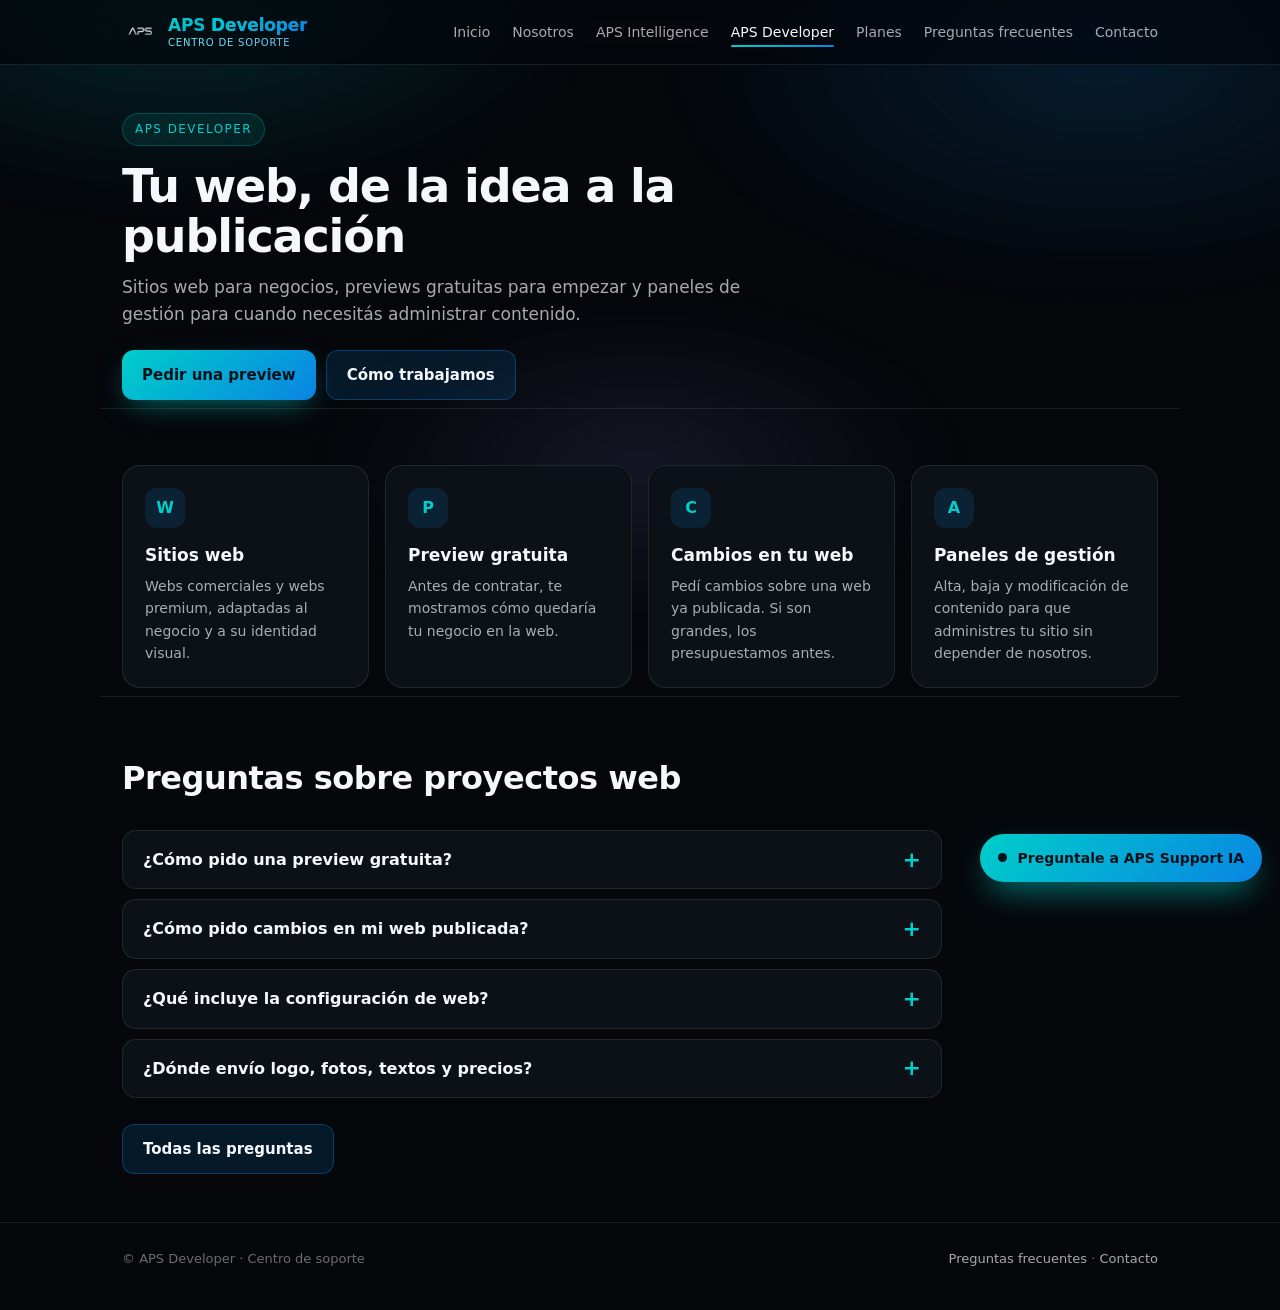
==== aps-developer.html @ a18306e7 "feat: páginas separadas en lugar de secciones en una sola landing - Páginas: inicio, nosotros, APS I" ====
<!doctype html>
<html lang="es">
<head>
<meta charset="utf-8" />
<meta name="viewport" content="width=device-width, initial-scale=1" />
<title>APS Developer | APS Developer</title>
<meta name="description" content="APS Developer: sitios web, previews gratuitas, cambios en tu web y paneles de gestión." />
<meta name="theme-color" content="#05070b" />
<link rel="icon" href="assets/aps-developer-con-fondo.jpg" />
<link rel="apple-touch-icon" href="assets/aps-developer-con-fondo.jpg" />
<link rel="stylesheet" href="styles.css" />
</head>
<body>

<a class="skip" href="#main">Saltar al contenido</a>
<div class="bg-glow" aria-hidden="true"></div>
<div class="scroll-bar" aria-hidden="true"><span id="scroll-progress"></span></div>

<header class="site-header">
  <div class="wrap nav">
    <a class="brand" href="index.html">
      <img class="brand-logo" src="assets/aps-developer-sin-fondo.png" alt="APS Developer" width="36" height="36" />
      <span class="brand-text">APS <span>Developer</span><small>Centro de soporte</small></span>
    </a>
    <nav class="nav-links" aria-label="Principal">
      <a href="index.html">Inicio</a>
      <a href="nosotros.html">Nosotros</a>
      <a href="aps-intelligence.html">APS Intelligence</a>
      <a href="aps-developer.html" class="is-current" aria-current="page">APS Developer</a>
      <a href="planes.html">Planes</a>
      <a href="preguntas-frecuentes.html">Preguntas frecuentes</a>
      <a href="contacto.html">Contacto</a>
    </nav>
  </div>
</header>

<main id="main">

<section class="wrap page-hero reveal">
  <span class="eyebrow">APS Developer</span>
  <h1>Tu web, de la idea a la publicación</h1>
  <p class="lead">Sitios web para negocios, previews gratuitas para empezar y paneles de gestión para cuando necesitás administrar contenido.</p>
  <div class="channels"><a class="btn btn-primary" href="contacto.html">Pedir una preview</a><a class="btn btn-ghost" href="nosotros.html">Cómo trabajamos</a></div>
</section>

<section class="wrap">
  <div class="cards">
    <div class="card reveal"><div class="ico">W</div><h3>Sitios web</h3><p>Webs comerciales y webs premium, adaptadas al negocio y a su identidad visual.</p></div>
    <div class="card reveal"><div class="ico">P</div><h3>Preview gratuita</h3><p>Antes de contratar, te mostramos cómo quedaría tu negocio en la web.</p></div>
    <div class="card reveal"><div class="ico">C</div><h3>Cambios en tu web</h3><p>Pedí cambios sobre una web ya publicada. Si son grandes, los presupuestamos antes.</p></div>
    <div class="card reveal"><div class="ico">A</div><h3>Paneles de gestión</h3><p>Alta, baja y modificación de contenido para que administres tu sitio sin depender de nosotros.</p></div>
  </div>
</section>

<section class="wrap">
  <div class="section-head reveal"><h2>Preguntas sobre proyectos web</h2></div>
  <div class="faq">
      <details data-product="dev">
        <summary>¿Cómo pido una preview gratuita?</summary>
        <p>Escribinos por WhatsApp o usá el formulario de contacto con el nombre de tu negocio, tu rubro y, si tenés, tu Instagram.</p>
      </details>
      <details data-product="dev">
        <summary>¿Cómo pido cambios en mi web publicada?</summary>
        <p>Indicá qué querés cambiar, en qué página y con qué ejemplo si lo tenés. Si el cambio es grande, lo presupuestamos antes.</p>
      </details>
      <details data-product="dev">
        <summary>¿Qué incluye la configuración de web?</summary>
        <p>Depende del proyecto. Podés armar la configuración con el formulario de relevamiento y recibir una propuesta.</p>
      </details>
      <details data-product="dev">
        <summary>¿Dónde envío logo, fotos, textos y precios?</summary>
        <p>Por WhatsApp o por correo a apsdeveloper.arg@gmail.com, indicando el nombre de tu negocio en el asunto.</p>
      </details>
  </div>
  <p class="cta-row"><a class="btn btn-ghost" href="preguntas-frecuentes.html">Todas las preguntas</a></p>
</section>

</main>

<footer class="site-footer">
  <div class="wrap foot">
    <span>© APS Developer · Centro de soporte</span>
    <span><a href="preguntas-frecuentes.html">Preguntas frecuentes</a> · <a href="contacto.html">Contacto</a></span>
  </div>
</footer>

<button id="chat-launcher" class="chat-launcher" type="button" aria-expanded="false" aria-controls="chat-panel">
  <span class="chat-launcher-dot" aria-hidden="true"></span>
  Preguntale a APS Support IA
</button>
<div id="chat-panel" class="chat-panel" role="dialog" aria-label="Asistente de soporte" hidden>
  <header class="chat-head">
    <div>
      <strong>APS Support IA</strong>
      <small>Respuestas rápidas · te derivamos si no sé</small>
    </div>
    <button class="chat-close" type="button" aria-label="Cerrar asistente">×</button>
  </header>
  <div class="chat-log" aria-live="polite"></div>
  <form class="chat-form">
    <input class="chat-input" type="text" maxlength="600" placeholder="Escribí tu consulta…" aria-label="Escribí tu consulta" autocomplete="off" required />
    <button class="chat-send btn btn-primary" type="submit">Enviar</button>
  </form>
</div>

<script src="script.js"></script>
<script src="chat-widget.js"></script>
</body>
</html>
---- styles.css ----
/* ==========================================================================
   Centro de soporte · APS Developer
   Colores de APS Intelligence (cian / azul / lavanda)
   APS Developer domina la estructura, el encabezado y las acciones.
   ========================================================================== */

:root {
  --bg: #05070b;
  --surface: #0c1118;
  --surface-2: #111a24;
  --border: rgba(255, 255, 255, 0.09);
  --text: #f5f7fa;
  --text-2: rgba(245, 247, 250, 0.68);
  --text-3: rgba(245, 247, 250, 0.42);

  /* Acentos de APS Intelligence */
  --ai-cyan: #00cec9;
  --ai-blue: #0984e3;
  --ai-lav: #a29bfe;

  /* Marca principal: APS Developer */
  --dev: #0984e3;
  --dev-soft: rgba(9, 132, 227, 0.14);
  --grad: linear-gradient(135deg, #00cec9 0%, #0984e3 100%);

  --radius: 18px;
  --ease: cubic-bezier(0.2, 0.7, 0.2, 1);
}

@media (prefers-color-scheme: light) {
  :root:not([data-theme="dark"]) {
    /* El sitio es oscuro por diseño; se mantiene la paleta en modo claro del sistema. */
  }
}

* { box-sizing: border-box; margin: 0; padding: 0; }
html { scroll-behavior: smooth; }
body {
  font-family: 'Plus Jakarta Sans', system-ui, -apple-system, 'Segoe UI', Roboto, sans-serif;
  background-color: var(--bg);
  color: var(--text);
  line-height: 1.6;
  min-height: 100vh;
  overflow-x: hidden;
}
a { color: inherit; }
img { max-width: 100%; display: block; }
.wrap { max-width: 1080px; margin: 0 auto; padding: 0 22px; position: relative; z-index: 1; }
.skip {
  position: absolute; left: -9999px; top: 8px; background: var(--ai-cyan); color: #04121a;
  padding: 8px 12px; border-radius: 8px; z-index: 100;
}
.skip:focus { left: 8px; }

/* ---------- Fondo animado y barra de progreso ---------- */
.bg-glow {
  position: fixed; inset: -20% -10% auto -10%; height: 90vh; pointer-events: none; z-index: 0;
  background:
    radial-gradient(40% 40% at 20% 20%, rgba(0, 206, 201, 0.16), transparent 70%),
    radial-gradient(40% 40% at 80% 30%, rgba(9, 132, 227, 0.16), transparent 70%),
    radial-gradient(30% 30% at 50% 80%, rgba(162, 155, 254, 0.10), transparent 70%);
  filter: blur(20px);
  animation: drift 18s ease-in-out infinite alternate;
}
@keyframes drift {
  from { transform: translate3d(0, 0, 0) scale(1); }
  to   { transform: translate3d(3%, 2%, 0) scale(1.06); }
}
.scroll-bar {
  position: fixed; top: 0; left: 0; right: 0; height: 2px; z-index: 20; background: transparent;
}
.scroll-bar span {
  display: block; height: 100%; width: 100%; transform-origin: left; transform: scaleX(0);
  background: var(--grad); box-shadow: 0 0 12px rgba(0, 206, 201, 0.6);
}

/* ---------- Header ---------- */
.site-header {
  position: sticky; top: 0; z-index: 10;
  background: rgba(5, 7, 11, 0.7);
  backdrop-filter: blur(14px) saturate(160%);
  -webkit-backdrop-filter: blur(14px) saturate(160%);
  border-bottom: 1px solid var(--border);
}
.nav { display: flex; align-items: center; justify-content: space-between; height: 64px; gap: 16px; }
.brand { display: flex; align-items: center; gap: 10px; text-decoration: none; font-weight: 800; letter-spacing: -.01em; font-size: 17px; line-height: 1.1; }
.brand-logo { width: 36px; height: 36px; object-fit: contain; }
.brand span { background: var(--grad); -webkit-background-clip: text; background-clip: text; color: transparent; }
.brand small { display: block; font-weight: 500; color: var(--text-3); font-size: 10px; letter-spacing: .08em; text-transform: uppercase; margin-top: 2px; }
.nav-links { display: flex; gap: 22px; font-size: 14px; color: var(--text-2); }
.nav-links a { text-decoration: none; position: relative; transition: color .2s; }
.nav-links a::after {
  content: ''; position: absolute; left: 0; right: 0; bottom: -4px; height: 2px; border-radius: 2px;
  background: var(--grad); transform: scaleX(0); transform-origin: left; transition: transform .3s var(--ease);
}
.nav-links a:hover { color: var(--text); }
.nav-links a:hover::after { transform: scaleX(1); }
@media (max-width: 640px) { .nav-links { display: none; } }

/* ---------- Tipografía y elementos comunes ---------- */
.eyebrow {
  display: inline-block; font-size: 12px; letter-spacing: .12em; text-transform: uppercase;
  color: var(--ai-cyan); background: rgba(0, 206, 201, 0.1);
  border: 1px solid rgba(0, 206, 201, 0.25); padding: 6px 12px; border-radius: 999px;
}
h1 { font-size: clamp(32px, 5.2vw, 56px); line-height: 1.08; margin: 18px 0 16px; font-weight: 800; letter-spacing: -.025em; }
h2 { font-size: clamp(24px, 3vw, 32px); font-weight: 800; letter-spacing: -.015em; }
h3 { font-weight: 800; }
.grad-text { background: var(--grad); -webkit-background-clip: text; background-clip: text; color: transparent; }
.lead { color: var(--text-2); max-width: 580px; font-size: 17px; margin-bottom: 28px; }
.section-head { margin-bottom: 26px; max-width: 640px; }
.section-head p { color: var(--text-2); margin-top: 6px; }
section { padding: 56px 0; }

/* ---------- Hero ---------- */
.hero {
  display: grid; grid-template-columns: 1.1fr 0.9fr; gap: 40px; align-items: center;
  padding-top: 72px; padding-bottom: 40px; min-height: 70vh;
}
@media (max-width: 860px) { .hero { grid-template-columns: 1fr; text-align: left; } .hero-visual { order: -1; } }
.search {
  display: flex; max-width: 560px; background: var(--surface);
  border: 1px solid var(--border); border-radius: 14px; overflow: hidden;
  transition: box-shadow .3s var(--ease), border-color .3s;
}
.search:focus-within { border-color: rgba(0, 206, 201, 0.6); box-shadow: 0 0 0 4px rgba(0, 206, 201, 0.12); }
.search input {
  flex: 1; min-width: 0; background: transparent; border: 0; outline: none; color: var(--text);
  font: inherit; padding: 15px 18px;
}
.search input::placeholder { color: var(--text-3); }

/* Logo 3D que responde al scroll y al puntero */
.hero-visual { display: grid; place-items: center; perspective: 1000px; min-height: 280px; }
.logo-3d {
  position: relative; width: min(300px, 70vw); aspect-ratio: 1; display: grid; place-items: center;
  transform-style: preserve-3d; will-change: transform;
  transform: rotateX(var(--rx, 0deg)) rotateY(var(--ry, 0deg)) translateZ(0);
  transition: transform .15s linear;
}
.logo-3d img {
  width: 78%; height: auto; filter: drop-shadow(0 30px 40px rgba(0, 206, 201, 0.25));
  transform: translateZ(60px);
}
.logo-3d::before {
  content: ''; position: absolute; width: 70%; aspect-ratio: 1; border-radius: 50%;
  background: radial-gradient(circle, rgba(9, 132, 227, 0.35), transparent 65%);
  transform: translateZ(-40px); filter: blur(20px); pointer-events: none;
}

/* ---------- Botones ---------- */
.btn {
  display: inline-flex; align-items: center; justify-content: center; gap: 8px;
  padding: 12px 20px; border-radius: 12px; font: inherit; font-weight: 700; font-size: 15px;
  text-decoration: none; border: 0; cursor: pointer;
  transition: transform .2s var(--ease), filter .2s, box-shadow .3s var(--ease);
}
.btn:hover { transform: translateY(-2px); filter: brightness(1.08); }
.btn:active { transform: translateY(0) scale(.98); }
.btn-primary { background: var(--grad); color: #04121a; box-shadow: 0 10px 30px -10px rgba(0, 206, 201, 0.6); }
.btn-ghost { background: var(--dev-soft); color: var(--text); border: 1px solid rgba(9, 132, 227, 0.35); }
.btn-wa { background: #25d366; color: #04210f; }
.channels { display: flex; gap: 10px; flex-wrap: wrap; margin-top: 18px; }

/* ---------- Tarjetas de producto con tilt 3D ---------- */
.products { display: grid; grid-template-columns: 1fr 1fr; gap: 18px; perspective: 1200px; }
@media (max-width: 760px) { .products { grid-template-columns: 1fr; } }
.product {
  display: block; text-decoration: none; position: relative; overflow: hidden;
  background: var(--surface); border: 1px solid var(--border); border-radius: 22px; padding: 28px;
  transform-style: preserve-3d;
  transition: border-color .3s, box-shadow .4s var(--ease);
  --mx: 50%; --my: 50%;
}
.product::before {
  content: ''; position: absolute; inset: 0; pointer-events: none; opacity: 0; transition: opacity .4s;
  background: radial-gradient(420px circle at var(--mx) var(--my), rgba(0, 206, 201, 0.14), transparent 45%);
}
.product:hover::before { opacity: 1; }
.product.dev { border-color: rgba(9, 132, 227, 0.45); background: linear-gradient(180deg, var(--surface-2), var(--surface)); }
.product.ai:hover { border-color: rgba(0, 206, 201, 0.5); }
.product.dev:hover { box-shadow: 0 30px 60px -20px rgba(9, 132, 227, 0.45); }
.product .tag { font-size: 12px; font-weight: 700; letter-spacing: .08em; text-transform: uppercase; color: var(--text-3); }
.product h3 { font-size: 22px; margin: 8px 0 6px; }
.product p { color: var(--text-2); font-size: 15px; }
.product .go { margin-top: 16px; font-weight: 700; color: var(--ai-cyan); font-size: 14px; transition: letter-spacing .3s var(--ease); }
.product:hover .go { letter-spacing: .02em; }
.tilt { transform: perspective(900px) rotateX(var(--tx, 0deg)) rotateY(var(--ty, 0deg)); transition: transform .25s var(--ease), border-color .3s, box-shadow .4s; }

/* ---------- Pasos ---------- */
.steps { display: grid; grid-template-columns: repeat(3, 1fr); gap: 16px; }
@media (max-width: 860px) { .steps { grid-template-columns: 1fr; } }
.step {
  background: var(--surface); border: 1px solid var(--border); border-radius: var(--radius); padding: 24px;
  transition: transform .35s var(--ease), border-color .3s;
}
.step:hover { transform: translateY(-4px); border-color: rgba(162, 155, 254, 0.4); }
.step-num {
  font-size: 13px; font-weight: 800; letter-spacing: .08em; margin-bottom: 14px;
  background: var(--grad); -webkit-background-clip: text; background-clip: text; color: transparent;
}
.step h3 { font-size: 18px; margin-bottom: 6px; }
.step p { color: var(--text-2); font-size: 15px; }

/* ---------- FAQ ---------- */
.filters { display: flex; flex-wrap: wrap; gap: 8px; margin-bottom: 18px; }
.chip {
  font: inherit; font-size: 14px; font-weight: 600; color: var(--text-2); background: var(--surface);
  border: 1px solid var(--border); border-radius: 999px; padding: 7px 14px; cursor: pointer;
  transition: color .2s, background .3s, transform .2s var(--ease);
}
.chip:hover { transform: translateY(-1px); color: var(--text); }
.chip[aria-pressed="true"] { color: #04121a; background: var(--grad); border-color: transparent; }
.faq { display: grid; gap: 10px; max-width: 820px; }
details {
  background: var(--surface); border: 1px solid var(--border); border-radius: 14px; padding: 16px 20px;
  transition: border-color .3s, background .3s;
}
details[open] { border-color: rgba(9, 132, 227, 0.45); background: var(--surface-2); }
summary { cursor: pointer; font-weight: 700; list-style: none; display: flex; justify-content: space-between; align-items: center; gap: 12px; }
summary::-webkit-details-marker { display: none; }
summary::after {
  content: '+'; color: var(--ai-cyan); font-size: 22px; line-height: 1; transition: transform .35s var(--ease);
}
details[open] summary::after { transform: rotate(45deg); }
details p { color: var(--text-2); margin-top: 10px; font-size: 15px; animation: fadeIn .35s var(--ease); }
@keyframes fadeIn { from { opacity: 0; transform: translateY(-4px); } to { opacity: 1; transform: none; } }
.empty { display: none; color: var(--text-3); padding: 14px 0; }

/* ---------- Planes ---------- */
.plans { display: grid; grid-template-columns: repeat(auto-fit, minmax(210px, 1fr)); gap: 14px; perspective: 1000px; }
.plan {
  background: var(--surface); border: 1px solid var(--border); border-radius: var(--radius); padding: 22px;
  transform-style: preserve-3d;
}
.plan h3 { font-size: 16px; }
.plan .price { font-size: 24px; font-weight: 800; margin: 6px 0 10px; }
.plan .price small { font-size: 13px; color: var(--text-3); font-weight: 500; }
.plan ul { list-style: none; color: var(--text-2); font-size: 14px; }
.plan li { padding: 3px 0; }
.plan li::before { content: '✓ '; color: var(--ai-cyan); }
.plan.featured {
  border-color: rgba(0, 206, 201, 0.5);
  background: linear-gradient(180deg, var(--surface-2), var(--surface));
  box-shadow: 0 0 0 1px rgba(0, 206, 201, 0.15), 0 30px 60px -30px rgba(0, 206, 201, 0.4);
}

/* ---------- Contacto ---------- */
.contact {
  background: var(--surface); border: 1px solid var(--border); border-radius: 24px; padding: 34px;
  display: grid; grid-template-columns: 1.1fr 1fr; gap: 30px; align-items: start;
}
@media (max-width: 760px) { .contact { grid-template-columns: 1fr; padding: 24px; } }
.contact h2 { font-size: 24px; margin-bottom: 8px; }
.contact p { color: var(--text-2); font-size: 15px; }
form { display: grid; gap: 14px; }
label { font-size: 13px; color: var(--text-2); display: grid; gap: 6px; }
input, select, textarea {
  font: inherit; color: var(--text); background: var(--bg); border: 1px solid var(--border);
  border-radius: 10px; padding: 11px 13px; outline: none; width: 100%;
  transition: border-color .2s, box-shadow .3s;
}
textarea { min-height: 110px; resize: vertical; }
input:focus, select:focus, textarea:focus { border-color: var(--ai-cyan); box-shadow: 0 0 0 4px rgba(0, 206, 201, 0.12); }
.hint { font-size: 12px; color: var(--text-3); }

/* ---------- Footer ---------- */
.site-footer { border-top: 1px solid var(--border); margin-top: 40px; padding: 26px 0 40px; color: var(--text-3); font-size: 13px; position: relative; z-index: 1; }
.foot { display: flex; flex-wrap: wrap; justify-content: space-between; gap: 12px; }
.foot a { color: var(--text-2); text-decoration: none; }
.foot a:hover { color: var(--text); }

/* ---------- Animación al hacer scroll ---------- */
.reveal {
  opacity: 0; transform: translate3d(0, 28px, 0) scale(.985);
  transition: opacity .8s var(--ease), transform .8s var(--ease);
  transition-delay: var(--d, 0ms);
}
.reveal.is-visible { opacity: 1; transform: none; }
/* Escalonado para tarjetas en grupo */
.products .reveal:nth-child(2), .steps .reveal:nth-child(2), .plans .reveal:nth-child(2) { --d: 120ms; }
.steps .reveal:nth-child(3), .plans .reveal:nth-child(3) { --d: 240ms; }
.plans .reveal:nth-child(4) { --d: 360ms; }
/* Un .tilt dentro de .reveal necesita su propio transform sin pisarse */
.tilt.reveal { transform: translate3d(0, 28px, 0) scale(.985); }
.tilt.reveal.is-visible { transform: perspective(900px) rotateX(var(--tx, 0deg)) rotateY(var(--ty, 0deg)); }

/* ---------- Asistente IA ---------- */
.btn-sm { padding: 8px 12px; font-size: 13px; border-radius: 10px; }
.chat-launcher {
  position: fixed; right: 18px; bottom: 18px; z-index: 50;
  display: inline-flex; align-items: center; gap: 10px;
  font: inherit; font-weight: 700; font-size: 14px; color: #04121a;
  background: var(--grad); border: 0; border-radius: 999px; padding: 13px 18px; cursor: pointer;
  box-shadow: 0 14px 34px -10px rgba(0, 206, 201, 0.7);
  transition: transform .2s var(--ease), box-shadow .3s;
}
.chat-launcher:hover { transform: translateY(-2px); box-shadow: 0 20px 40px -10px rgba(0, 206, 201, 0.8); }
.chat-launcher[aria-expanded="true"] { opacity: 0; pointer-events: none; }
.chat-launcher-dot { width: 9px; height: 9px; border-radius: 50%; background: #04121a; animation: pulse 2s infinite; }
@keyframes pulse { 0% { box-shadow: 0 0 0 0 rgba(4, 18, 26, .5); } 70% { box-shadow: 0 0 0 9px rgba(4, 18, 26, 0); } 100% { box-shadow: 0 0 0 0 rgba(4, 18, 26, 0); } }

.chat-panel {
  position: fixed; right: 18px; bottom: 18px; z-index: 60;
  width: min(380px, calc(100vw - 36px)); height: min(540px, calc(100vh - 36px));
  display: flex; flex-direction: column;
  background: var(--surface-2); border: 1px solid rgba(9, 132, 227, 0.35); border-radius: 20px; overflow: hidden;
  box-shadow: 0 30px 70px -20px rgba(0, 0, 0, 0.8), 0 0 40px -10px rgba(0, 206, 201, 0.25);
  animation: chatIn .35s var(--ease);
}
.chat-panel[hidden] { display: none; }
@keyframes chatIn { from { opacity: 0; transform: translateY(14px) scale(.98); } to { opacity: 1; transform: none; } }
.chat-head {
  display: flex; justify-content: space-between; align-items: center; gap: 12px;
  padding: 14px 16px; background: linear-gradient(135deg, rgba(9, 132, 227, 0.25), rgba(0, 206, 201, 0.12));
  border-bottom: 1px solid var(--border);
}
.chat-head strong { display: block; font-size: 15px; }
.chat-head small { color: var(--text-2); font-size: 12px; }
.chat-close { background: transparent; border: 0; color: var(--text); font-size: 24px; line-height: 1; cursor: pointer; padding: 4px 8px; }
.chat-log { flex: 1; overflow-y: auto; padding: 16px; display: flex; flex-direction: column; gap: 10px; }
.chat-msg {
  max-width: 85%; padding: 10px 13px; border-radius: 16px; font-size: 14px; line-height: 1.45;
  white-space: pre-wrap; word-wrap: break-word; animation: fadeIn .3s var(--ease);
}
.chat-msg.from-bot { align-self: flex-start; background: var(--surface); border: 1px solid var(--border); color: var(--text); border-bottom-left-radius: 6px; }
.chat-msg.from-user { align-self: flex-end; background: var(--grad); color: #04121a; font-weight: 600; border-bottom-right-radius: 6px; }
.chat-handoff { display: flex; gap: 8px; flex-wrap: wrap; align-self: flex-start; }
.chat-msg.typing { display: inline-flex; gap: 5px; padding: 12px 14px; }
.chat-msg.typing span { width: 7px; height: 7px; border-radius: 50%; background: var(--ai-cyan); opacity: .3; animation: blink 1.2s infinite; }
.chat-msg.typing span:nth-child(2) { animation-delay: .2s; }
.chat-msg.typing span:nth-child(3) { animation-delay: .4s; }
@keyframes blink { 0%, 80%, 100% { opacity: .25; transform: translateY(0); } 40% { opacity: 1; transform: translateY(-3px); } }
.chat-form { display: flex; gap: 8px; padding: 12px; border-top: 1px solid var(--border); background: var(--surface); }
.chat-input { flex: 1; min-width: 0; font-size: 14px; padding: 10px 12px; }
.chat-send { padding: 10px 14px; font-size: 14px; }
.chat-send:disabled { opacity: .5; cursor: wait; }
@media (max-width: 480px) { .chat-panel { right: 8px; left: 8px; bottom: 8px; width: auto; } }

/* ---------- Reducir movimiento ---------- */
@media (prefers-reduced-motion: reduce) {
  html { scroll-behavior: auto; }
  *, *::before, *::after { animation: none !important; transition: none !important; }
  .reveal { opacity: 1; transform: none; }
  .tilt.reveal { transform: none; }
  .logo-3d { transform: none; }
}

/* Secciones separadas: cada bloque se distingue y el ancla no queda bajo el header */
main > section { scroll-margin-top: 84px; }
main > section + section { border-top: 1px solid var(--border); padding-top: 64px; }

/* ==========================================================================
   Páginas separadas
   ========================================================================== */
.nav-links a.is-current { color: var(--text); }
.nav-links a.is-current::after { transform: scaleX(1); }
.page-hero { padding-top: 64px; padding-bottom: 8px; }
.page-hero > * { max-width: 680px; }
.page-hero .eyebrow { max-width: none; }
.page-hero h1 { font-size: clamp(30px, 4.6vw, 46px); margin: 16px 0 12px; }
.page-hero .lead { margin-bottom: 22px; }
main > section.wrap { padding-top: 48px; padding-bottom: 8px; }
main > section.wrap + section.wrap { border-top: 1px solid var(--border); padding-top: 56px; }
.cards { display: grid; grid-template-columns: repeat(auto-fit, minmax(230px, 1fr)); gap: 16px; }
.card {
  background: var(--surface); border: 1px solid var(--border); border-radius: var(--radius); padding: 22px;
  transition: border-color .25s, transform .3s var(--ease);
}
.card:hover { border-color: rgba(0, 206, 201, 0.35); transform: translateY(-3px); }
.card .ico {
  width: 40px; height: 40px; border-radius: 12px; display: grid; place-items: center;
  background: var(--dev-soft); color: var(--ai-cyan); font-weight: 800; margin-bottom: 14px;
}
.card h3 { font-size: 17px; margin-bottom: 6px; }
.card p { color: var(--text-2); font-size: 14px; }
.cta-row { margin-top: 26px; }
.page-hero .search { margin: 0; }
.page-hero .search .btn { width: 100%; }
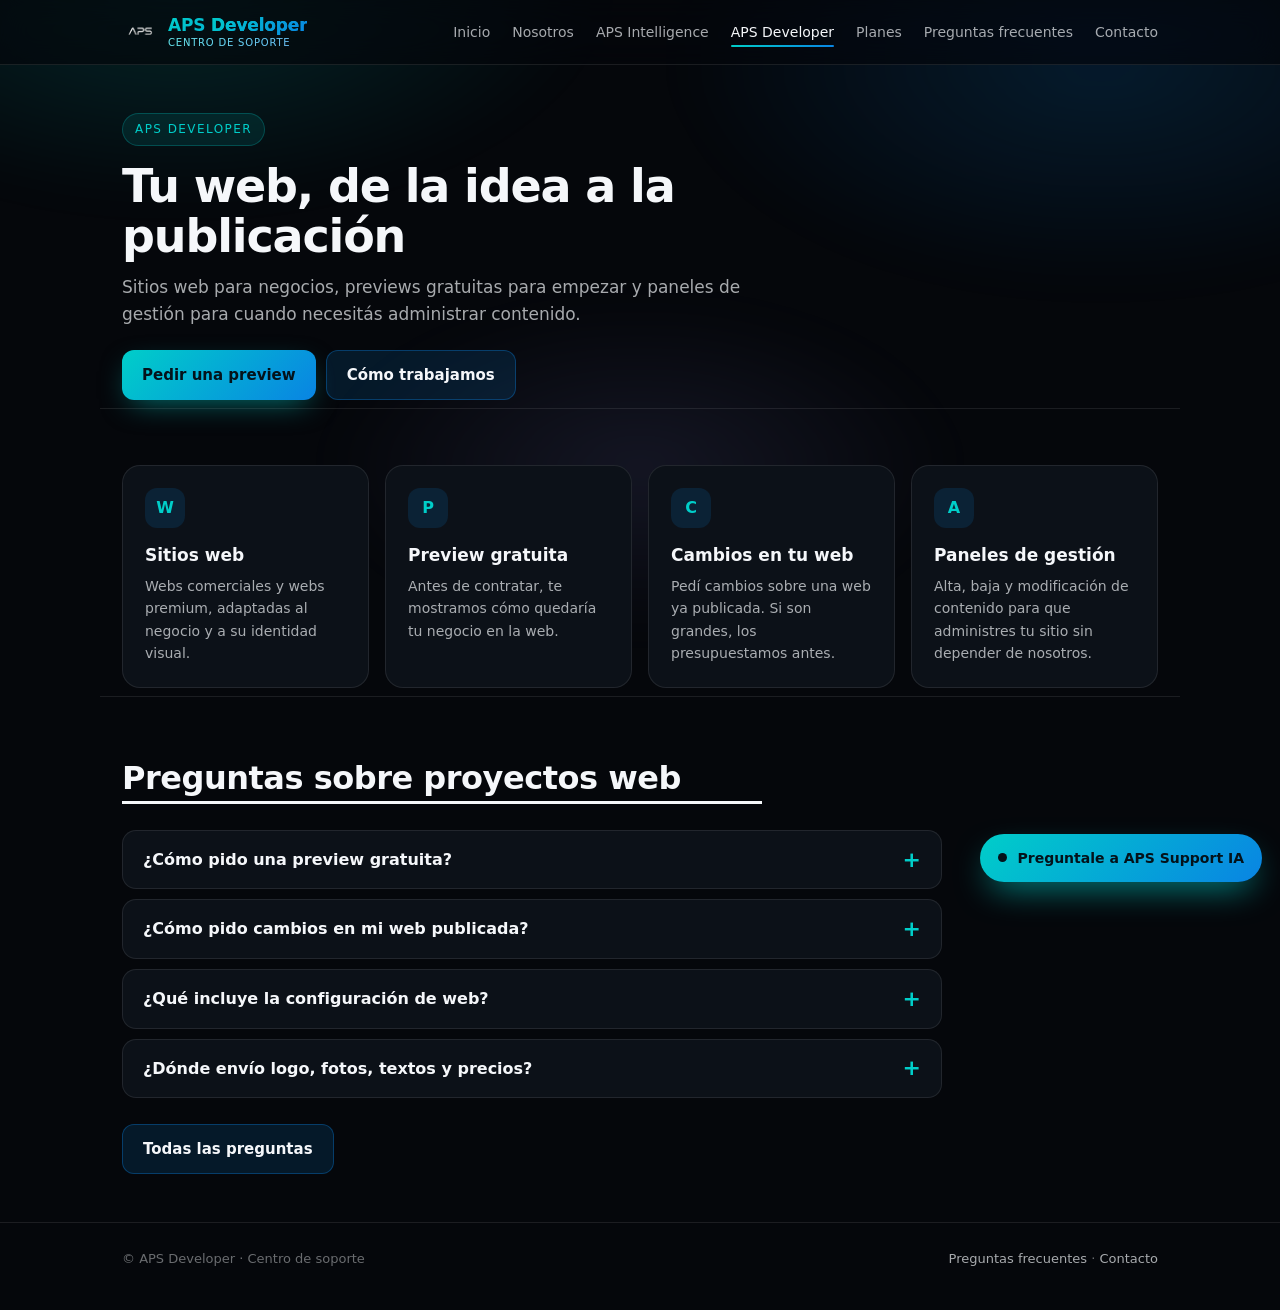
==== commit 0a64f321: "feat: navegación y uso completo desde el celular - Menú hamburguesa en pantallas chicas (antes el me" ====
--- a/aps-developer.html
+++ b/aps-developer.html
@@ -22,7 +22,10 @@
       <img class="brand-logo" src="assets/aps-developer-sin-fondo.png" alt="APS Developer" width="36" height="36" />
       <span class="brand-text">APS <span>Developer</span><small>Centro de soporte</small></span>
     </a>
-    <nav class="nav-links" aria-label="Principal">
+    <button class="menu-toggle" type="button" aria-expanded="false" aria-controls="nav-principal" aria-label="Abrir menú">
+      <span></span><span></span><span></span>
+    </button>
+    <nav class="nav-links" id="nav-principal" aria-label="Principal">
       <a href="index.html">Inicio</a>
       <a href="nosotros.html">Nosotros</a>
       <a href="aps-intelligence.html">APS Intelligence</a>
--- a/styles.css
+++ b/styles.css
@@ -95,7 +95,6 @@
 }
 .nav-links a:hover { color: var(--text); }
 .nav-links a:hover::after { transform: scaleX(1); }
-@media (max-width: 640px) { .nav-links { display: none; } }
 
 /* ---------- Tipografía y elementos comunes ---------- */
 .eyebrow {
@@ -377,3 +376,80 @@
 .cta-row { margin-top: 26px; }
 .page-hero .search { margin: 0; }
 .page-hero .search .btn { width: 100%; }
+
+/* ==========================================================================
+   Animaciones al hacer scroll (versión ampliada)
+   ========================================================================== */
+.reveal {
+  opacity: 0;
+  transform: translate3d(0, 44px, 0);
+  filter: blur(6px);
+  transition:
+    opacity .9s var(--ease),
+    transform 1s var(--ease),
+    filter .9s var(--ease);
+  transition-delay: calc(var(--i, 0) * 120ms);
+}
+.reveal.is-visible { opacity: 1; transform: none; filter: none; }
+.reveal--left { transform: translate3d(-60px, 0, 0); }
+.reveal--right { transform: translate3d(60px, 0, 0); }
+.reveal--left.is-visible, .reveal--right.is-visible { transform: none; }
+/* Los tilt conservan su rotación al aparecer */
+.tilt.reveal { transform: translate3d(0, 44px, 0); }
+.tilt.reveal.is-visible { transform: perspective(900px) rotateX(var(--tx, 0deg)) rotateY(var(--ty, 0deg)); }
+/* Títulos de sección con un trazo que aparece */
+.section-head h2, main > section.wrap > h2 {
+  background: linear-gradient(90deg, var(--text) 0 100%) no-repeat left bottom / 0 3px;
+  transition: background-size 1.1s var(--ease);
+}
+.section-head.is-visible h2, main > section.wrap > h2.is-visible { background-size: 100% 3px; }
+/* Parallax en el fondo para dar profundidad */
+.bg-glow { will-change: transform; }
+@media (prefers-reduced-motion: reduce) {
+  .reveal, .tilt.reveal, .reveal--left, .reveal--right { opacity: 1; transform: none; filter: none; transition: none; }
+  .section-head h2, main > section.wrap > h2 { background: none; }
+}
+
+/* ==========================================================================
+   Menú para celular
+   ========================================================================== */
+.menu-toggle {
+  display: none; background: transparent; border: 1px solid var(--border); border-radius: 10px;
+  width: 44px; height: 44px; cursor: pointer; flex-direction: column; align-items: center; justify-content: center; gap: 5px;
+}
+.menu-toggle span { display: block; width: 18px; height: 2px; border-radius: 2px; background: var(--text); transition: transform .3s var(--ease), opacity .2s; }
+.menu-toggle[aria-expanded="true"] span:nth-child(1) { transform: translateY(7px) rotate(45deg); }
+.menu-toggle[aria-expanded="true"] span:nth-child(2) { opacity: 0; }
+.menu-toggle[aria-expanded="true"] span:nth-child(3) { transform: translateY(-7px) rotate(-45deg); }
+@media (max-width: 820px) {
+  .nav { position: relative; }
+  .menu-toggle { display: flex; }
+  .nav-links {
+    display: none; position: absolute; top: 64px; left: -22px; right: -22px;
+    flex-direction: column; gap: 0; padding: 8px 22px 16px;
+    background: rgba(5, 7, 11, 0.97); border-bottom: 1px solid var(--border);
+    font-size: 16px;
+  }
+  .nav-links.is-open { display: flex; }
+  .nav-links a { padding: 14px 4px; border-bottom: 1px solid var(--border); color: var(--text); }
+  .nav-links a::after { display: none; }
+  .nav-links a.is-current { color: var(--ai-cyan); }
+}
+/* Objetivos táctiles de al menos 44px y sin zoom al escribir en iPhone */
+@media (max-width: 820px) {
+  .btn { min-height: 44px; }
+  input, select, textarea { font-size: 16px; }
+  .chip { min-height: 40px; }
+  summary { min-height: 44px; align-items: center; }
+  .sidebar a, .nav-links a { min-height: 44px; display: flex; align-items: center; }
+  .hero { min-height: auto; padding-top: 40px; }
+  .hero-copy h1 { font-size: 34px; }
+  .plans, .cards { grid-template-columns: 1fr; }
+  .contact { padding: 22px; }
+  .chat-panel { bottom: 0; right: 0; left: 0; width: 100%; height: 78vh; border-radius: 20px 20px 0 0; }
+  .chat-launcher { right: 12px; bottom: 12px; }
+}
+@media (max-width: 380px) { .brand small { display: none; } .brand { font-size: 15px; } }
+
+/* Evita que la entrada desde el costado del logo genere desplazamiento lateral */
+.hero, main { overflow-x: clip; }
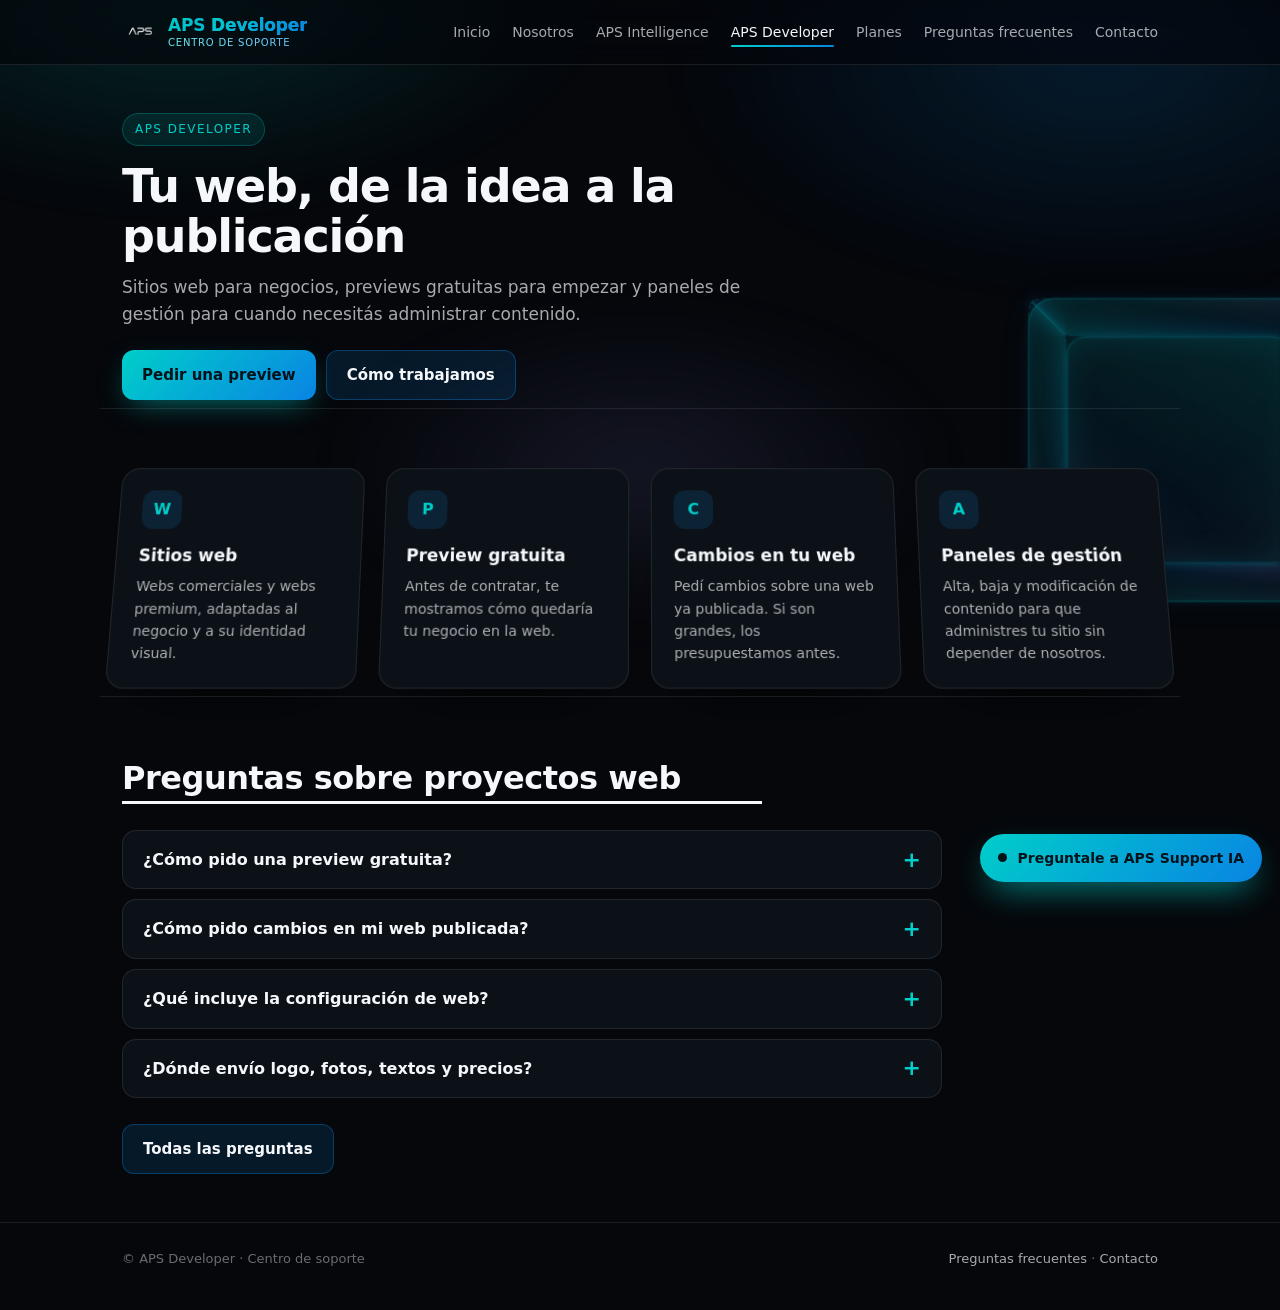
==== commit 44d94d30: "preview: escena 3D de fondo, cubo de vidrio que gira con el scroll - Cubo fijo detrás del contenido " ====
--- a/aps-developer.html
+++ b/aps-developer.html
@@ -14,6 +14,12 @@
 
 <a class="skip" href="#main">Saltar al contenido</a>
 <div class="bg-glow" aria-hidden="true"></div>
+<div class="scene-3d" aria-hidden="true">
+  <div class="cube">
+    <span class="face f1"></span><span class="face f2"></span><span class="face f3"></span>
+    <span class="face f4"></span><span class="face f5"></span><span class="face f6"></span>
+  </div>
+</div>
 <div class="scroll-bar" aria-hidden="true"><span id="scroll-progress"></span></div>
 
 <header class="site-header">
--- a/styles.css
+++ b/styles.css
@@ -453,3 +453,60 @@
 
 /* Evita que la entrada desde el costado del logo genere desplazamiento lateral */
 .hero, main { overflow-x: clip; }
+
+/* ==========================================================================
+   3D ligado al scroll (rama preview)
+   ========================================================================== */
+.cards, .steps, .plans, .products { perspective: 900px; }
+.cards > .card, .steps > .step, .plans > .plan, .products > .product {
+  transform-style: preserve-3d;
+  will-change: rotate, scale;
+  transition: scale .4s var(--ease), border-color .3s, box-shadow .4s;
+}
+/* Profundidad: el fondo de cada tarjeta se ve detrás del contenido */
+.cards > .card::after, .steps > .step::after, .plans > .plan::after {
+  content: ''; position: absolute; inset: 0; border-radius: inherit; pointer-events: none;
+  background: linear-gradient(160deg, rgba(0, 206, 201, 0.10), transparent 55%);
+  transform: translateZ(-1px); opacity: .9;
+}
+.cards > .card, .steps > .step, .plans > .plan { position: relative; }
+@media (hover: none), (max-width: 820px) {
+  .cards > .card, .steps > .step, .plans > .plan, .products > .product { rotate: none !important; scale: none !important; }
+}
+@media (prefers-reduced-motion: reduce) {
+  .cards > .card, .steps > .step, .plans > .plan, .products > .product { rotate: none !important; scale: none !important; }
+}
+
+/* Refuerzo del 3D: sombra que cambia con el giro */
+.cards > .card, .steps > .step, .plans > .plan, .products > .product {
+  box-shadow: 0 30px 60px -30px rgba(0, 0, 0, 0.9);
+}
+
+/* ==========================================================================
+   Escena 3D de fondo: cubo de vidrio que gira con el scroll (rama preview)
+   ========================================================================== */
+.scene-3d {
+  position: fixed; top: 50%; right: -90px; width: 380px; height: 380px;
+  transform: translateY(-50%); perspective: 900px; pointer-events: none; z-index: 0;
+  opacity: .55;
+}
+.scene-3d .cube {
+  position: absolute; inset: 0; transform-style: preserve-3d;
+  transform: rotateX(calc(var(--sp, 0) * 540deg)) rotateY(calc(var(--sp, 0) * 720deg));
+  will-change: transform;
+}
+.scene-3d .face {
+  position: absolute; inset: 60px; border-radius: 22px;
+  border: 1px solid rgba(0, 206, 201, 0.45);
+  background: linear-gradient(135deg, rgba(0, 206, 201, 0.14), rgba(9, 132, 227, 0.05) 60%, rgba(162, 155, 254, 0.10));
+  box-shadow: inset 0 0 40px rgba(0, 206, 201, 0.12), 0 0 30px rgba(9, 132, 227, 0.15);
+  backdrop-filter: blur(2px);
+}
+.scene-3d .f1 { transform: translateZ(130px); }
+.scene-3d .f2 { transform: rotateY(180deg) translateZ(130px); }
+.scene-3d .f3 { transform: rotateY(90deg) translateZ(130px); }
+.scene-3d .f4 { transform: rotateY(-90deg) translateZ(130px); }
+.scene-3d .f5 { transform: rotateX(90deg) translateZ(130px); }
+.scene-3d .f6 { transform: rotateX(-90deg) translateZ(130px); }
+@media (max-width: 820px) { .scene-3d { width: 240px; height: 240px; right: -120px; opacity: .35; } }
+@media (prefers-reduced-motion: reduce) { .scene-3d .cube { transform: rotateX(20deg) rotateY(30deg); } }
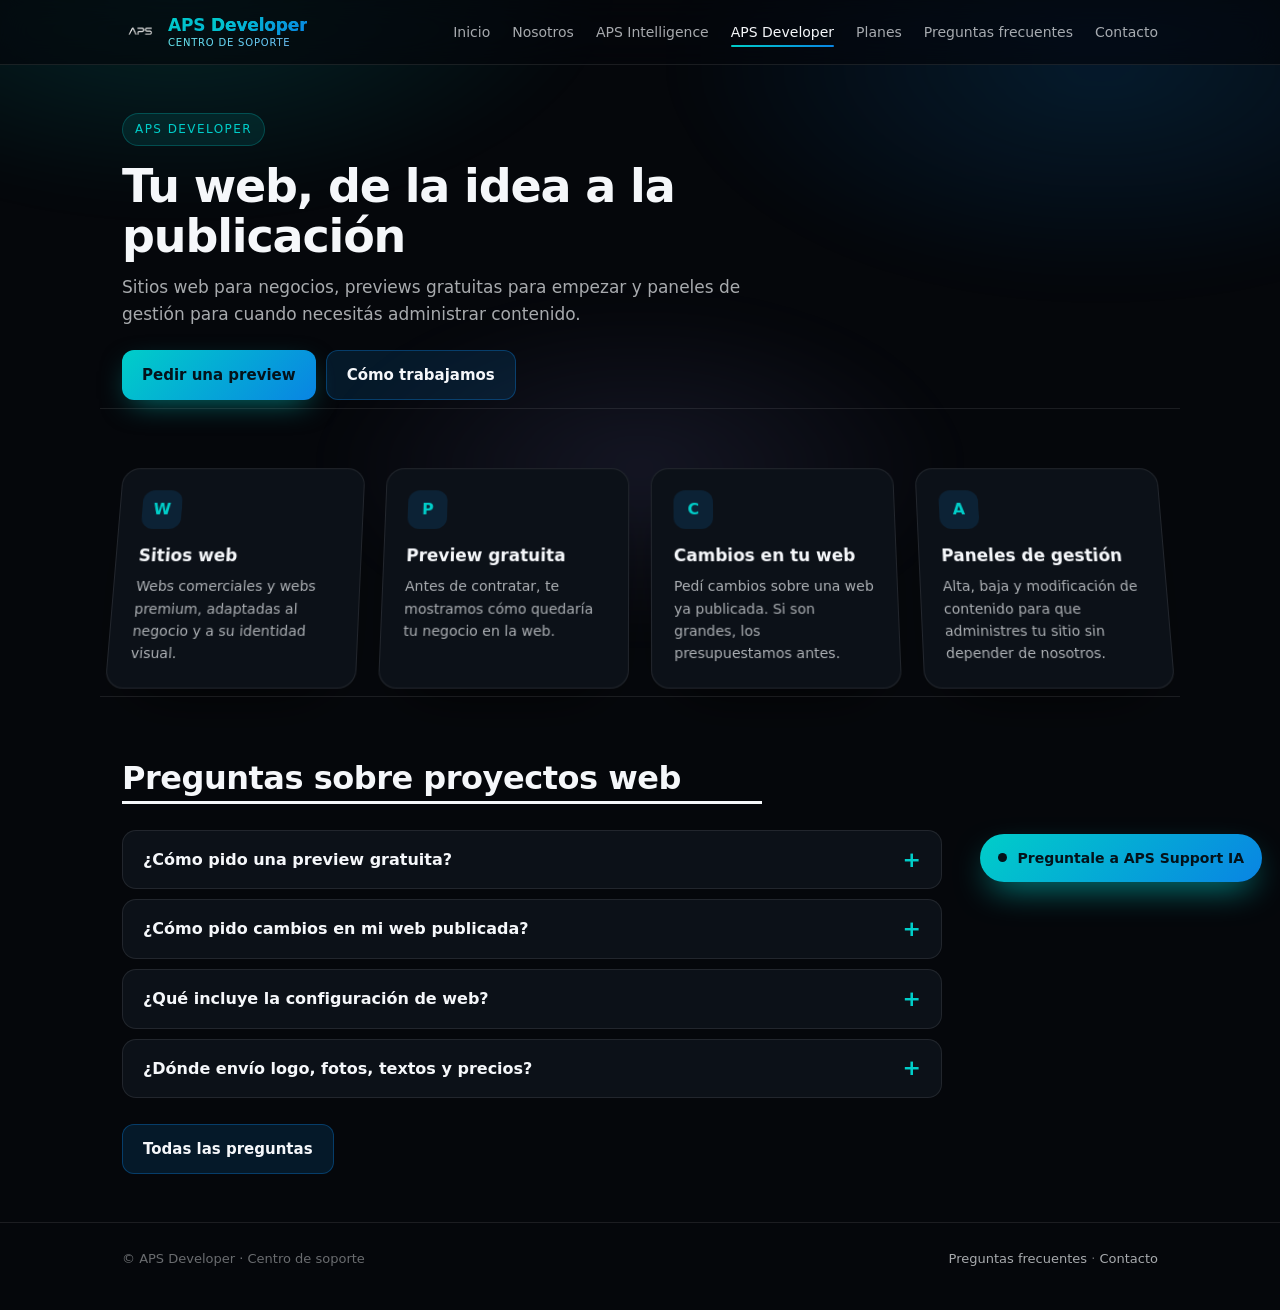
==== commit f91c265a: "chore: quitar la escena 3D del cubo de fondo Co-Authored-By: Claude Haiku 5.5 <noreply@anthropic.com" ====
--- a/aps-developer.html
+++ b/aps-developer.html
@@ -14,12 +14,6 @@
 
 <a class="skip" href="#main">Saltar al contenido</a>
 <div class="bg-glow" aria-hidden="true"></div>
-<div class="scene-3d" aria-hidden="true">
-  <div class="cube">
-    <span class="face f1"></span><span class="face f2"></span><span class="face f3"></span>
-    <span class="face f4"></span><span class="face f5"></span><span class="face f6"></span>
-  </div>
-</div>
 <div class="scroll-bar" aria-hidden="true"><span id="scroll-progress"></span></div>
 
 <header class="site-header">
--- a/styles.css
+++ b/styles.css
@@ -483,30 +483,45 @@
 }
 
 /* ==========================================================================
-   Escena 3D de fondo: cubo de vidrio que gira con el scroll (rama preview)
+   Botón y guía "Olvidé mi contraseña"
    ========================================================================== */
-.scene-3d {
-  position: fixed; top: 50%; right: -90px; width: 380px; height: 380px;
-  transform: translateY(-50%); perspective: 900px; pointer-events: none; z-index: 0;
-  opacity: .55;
-}
-.scene-3d .cube {
-  position: absolute; inset: 0; transform-style: preserve-3d;
-  transform: rotateX(calc(var(--sp, 0) * 540deg)) rotateY(calc(var(--sp, 0) * 720deg));
-  will-change: transform;
-}
-.scene-3d .face {
-  position: absolute; inset: 60px; border-radius: 22px;
-  border: 1px solid rgba(0, 206, 201, 0.45);
-  background: linear-gradient(135deg, rgba(0, 206, 201, 0.14), rgba(9, 132, 227, 0.05) 60%, rgba(162, 155, 254, 0.10));
-  box-shadow: inset 0 0 40px rgba(0, 206, 201, 0.12), 0 0 30px rgba(9, 132, 227, 0.15);
-  backdrop-filter: blur(2px);
-}
-.scene-3d .f1 { transform: translateZ(130px); }
-.scene-3d .f2 { transform: rotateY(180deg) translateZ(130px); }
-.scene-3d .f3 { transform: rotateY(90deg) translateZ(130px); }
-.scene-3d .f4 { transform: rotateY(-90deg) translateZ(130px); }
-.scene-3d .f5 { transform: rotateX(90deg) translateZ(130px); }
-.scene-3d .f6 { transform: rotateX(-90deg) translateZ(130px); }
-@media (max-width: 820px) { .scene-3d { width: 240px; height: 240px; right: -120px; opacity: .35; } }
-@media (prefers-reduced-motion: reduce) { .scene-3d .cube { transform: rotateX(20deg) rotateY(30deg); } }
+.forgot-btn {
+  display: inline-flex; align-items: center; justify-content: center; gap: 10px; margin-top: 22px;
+  font: inherit; font-weight: 900; font-size: 16px; letter-spacing: .06em; color: #04121a;
+  background: linear-gradient(135deg, #ffd166 0%, #00cec9 55%, #0984e3 100%);
+  border: 0; border-radius: 14px; padding: 18px 26px; min-height: 56px; cursor: pointer;
+  box-shadow: 0 0 0 0 rgba(0, 206, 201, 0.6), 0 16px 40px -12px rgba(0, 206, 201, 0.7);
+  animation: forgotPulse 2.4s infinite;
+  transition: transform .2s var(--ease), filter .2s;
+}
+.forgot-btn:hover { transform: translateY(-2px) scale(1.02); filter: brightness(1.08); }
+.forgot-btn:focus-visible { outline: 3px solid #ffd166; outline-offset: 3px; }
+@keyframes forgotPulse {
+  0% { box-shadow: 0 0 0 0 rgba(0, 206, 201, 0.55), 0 16px 40px -12px rgba(0, 206, 201, 0.7); }
+  70% { box-shadow: 0 0 0 16px rgba(0, 206, 201, 0), 0 16px 40px -12px rgba(0, 206, 201, 0.7); }
+  100% { box-shadow: 0 0 0 0 rgba(0, 206, 201, 0), 0 16px 40px -12px rgba(0, 206, 201, 0.7); }
+}
+@media (max-width: 820px) { .forgot-btn { width: 100%; font-size: 15px; } }
+
+.forgot-dialog {
+  border: 0; padding: 0; background: transparent; max-width: min(560px, calc(100vw - 28px)); width: 100%;
+  color: var(--text);
+}
+.forgot-dialog::backdrop { background: rgba(2, 4, 8, 0.72); backdrop-filter: blur(4px); }
+.forgot-dialog[open] { animation: forgotIn .35s var(--ease); }
+@keyframes forgotIn { from { opacity: 0; transform: translateY(16px) scale(.98); } to { opacity: 1; transform: none; } }
+.forgot-box {
+  background: var(--surface-2); border: 1px solid rgba(0, 206, 201, 0.3); border-radius: 22px;
+  padding: 24px; box-shadow: 0 40px 90px -30px rgba(0, 0, 0, 0.9);
+}
+.forgot-head { display: flex; justify-content: space-between; align-items: flex-start; gap: 12px; margin-bottom: 8px; }
+.forgot-head h2 { font-size: 22px; margin-top: 6px; }
+.forgot-x { font-size: 28px; }
+.forgot-steps { margin: 14px 0 0 20px; display: grid; gap: 10px; color: var(--text-2); font-size: 15px; }
+.forgot-steps strong { color: var(--text); }
+.forgot-steps em { color: var(--ai-cyan); font-style: normal; font-weight: 700; }
+.forgot-help { margin-top: 18px; padding-top: 16px; border-top: 1px solid var(--border); }
+.forgot-help p { color: var(--text-2); font-size: 14px; margin-bottom: 10px; }
+.forgot-help strong { color: var(--text); }
+.forgot-help .channels { margin: 10px 0 8px; }
+.forgot-help .hint { font-size: 12px; color: var(--text-3); }
